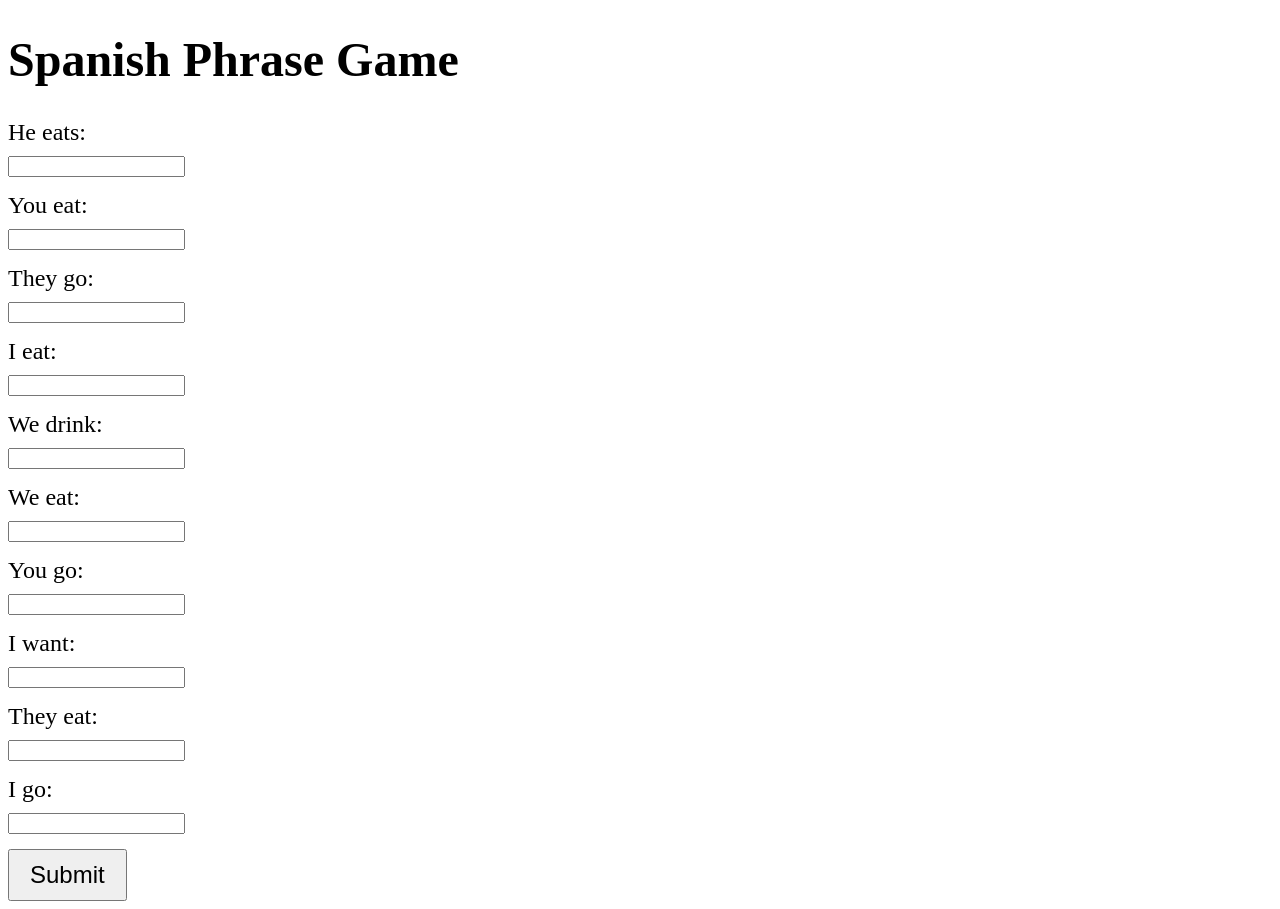
==== index.html @ b1bef711 "Add files via upload" ====
<!doctype html>
<html lang="en">
<head>
  <meta charset="utf-8" />
  <meta name="viewport" content="width=device-width, initial-scale=1" />
  <title>Spanish Phrase Game</title>
  <link rel="stylesheet" href="style.css">
</head>
<body>
  <main>
    <h1>Spanish Phrase Game</h1>

    <form id="translationForm">
      <input type="hidden" id="start_time" name="start_time" value="" />
      <div id="phrases"></div>
      <button type="submit">Submit</button>
    </form>
  </main>

  <script src="script.js"></script>
</body>
</html>
---- style.css ----
body {
    font-size: 24px;
}
.phrase {
    margin-bottom: 15px;
}
label, input {
    display: block;
    margin-bottom: 10px;
}
button {
    font-size: 24px;
    padding: 10px 20px;
}
.score {
    font-size: 36px;
    font-weight: bold;
}
.incorrect {
    color: red;
}
a {
    font-size: 24px;
    padding: 10px 20px;
    display: inline-block;
    margin-top: 20px;
}
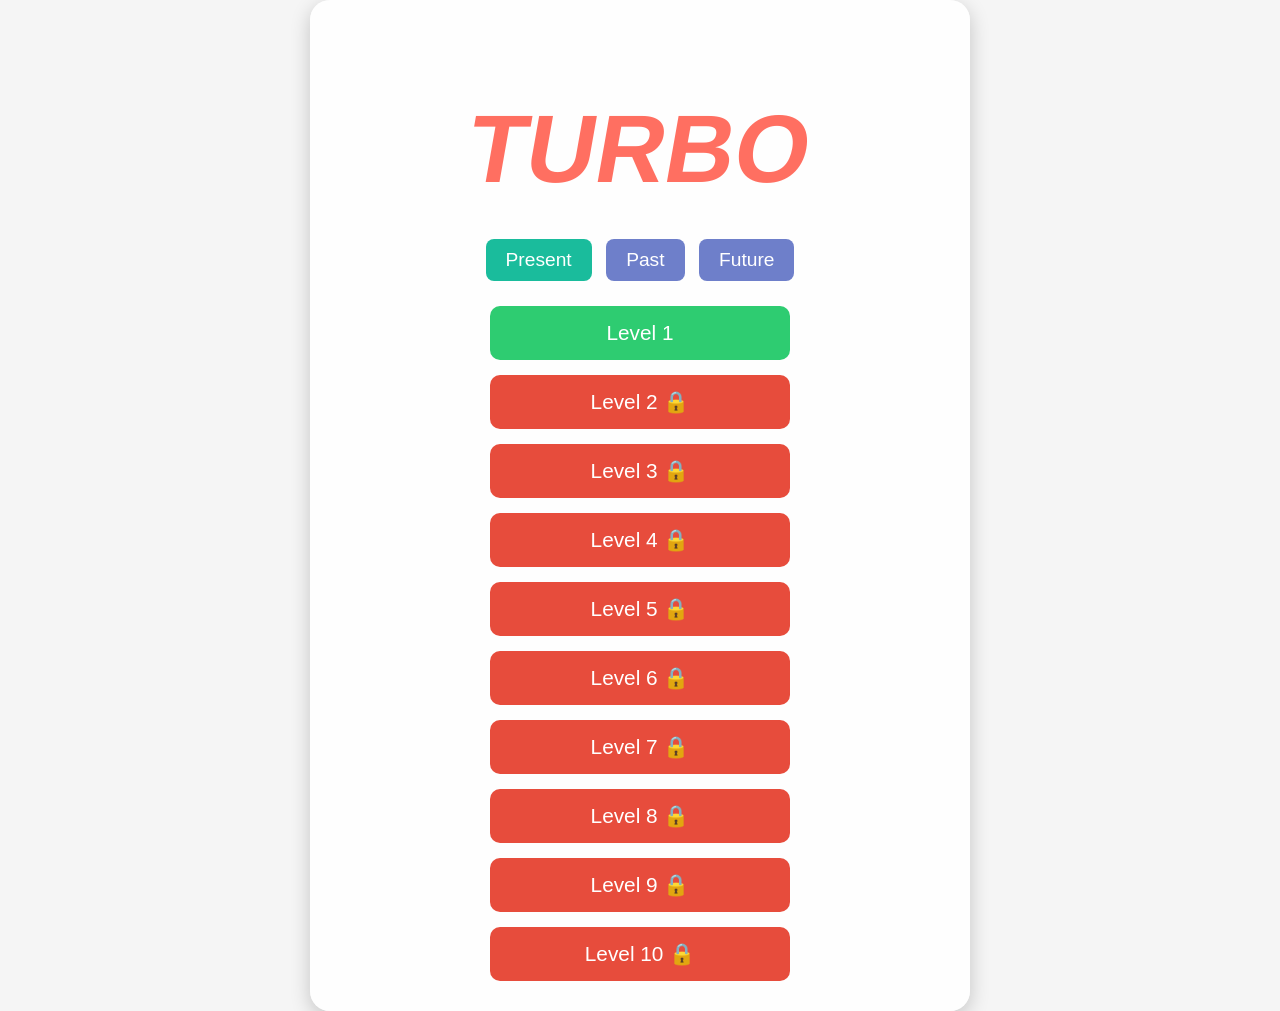
==== commit 3d39b23f: "Add files via upload" ====
--- a/index.html
+++ b/index.html
@@ -1,22 +1,37 @@
-<!doctype html>
+<!DOCTYPE html>
 <html lang="en">
 <head>
-  <meta charset="utf-8" />
-  <meta name="viewport" content="width=device-width, initial-scale=1" />
-  <title>Spanish Phrase Game</title>
-  <link rel="stylesheet" href="style.css">
+  <meta charset="UTF-8" />
+  <meta name="viewport" content="width=device-width, initial-scale=1.0"/>
+  <title>Turbo</title>
+  <link rel="stylesheet" href="style.css" />
 </head>
 <body>
-  <main>
-    <h1>Spanish Phrase Game</h1>
+  <div class="container">
 
-    <form id="translationForm">
-      <input type="hidden" id="start_time" name="start_time" value="" />
-      <div id="phrases"></div>
-      <button type="submit">Submit</button>
-    </form>
-  </main>
+    <h1><span class="turbo">TURBO</span></h1>
 
+    <!-- Tense Buttons -->
+    <div id="tense-buttons" style="margin-bottom: 20px;">
+      <button class="tense-button active" data-tense="Present">Present</button>
+      <button class="tense-button" data-tense="Past">Past</button>
+      <button class="tense-button" data-tense="Future">Future</button>
+    </div>
+
+    <!-- Level Selection Section -->
+    <div id="level-list"></div>
+
+    <!-- Game Section -->
+    <div id="game" style="display: none;">
+      <div id="timer">Time: 0s</div>
+      <div id="questions"></div>
+      <button id="submit">Check Answers</button>
+      <div id="results"></div>
+    </div>
+
+  </div>
+
+  <!-- script always at the end -->
   <script src="script.js"></script>
 </body>
 </html>
--- a/style.css
+++ b/style.css
@@ -1,27 +1,146 @@
 body {
-    font-size: 24px;
+  font-family: 'Arial', sans-serif;
+  margin: 0;
+  padding: 0;
+  display: flex;
+  justify-content: center;
+  align-items: center;
+  min-height: 100vh;
+  background-color: #f5f5f5;
+  background-image: url("https://cdn.glitch.global/c63a5aa8-d1bd-4a24-9150-634a1dd0277c/background.jpg.jfif?v=1745349118534");
+  background-size: 80%;
+  background-repeat: no-repeat;
+  background-position: center;
+  background-attachment: fixed;
 }
-.phrase {
-    margin-bottom: 15px;
+
+.container {
+  text-align: center;
+  width: 100%;
+  max-width: 600px;
+  padding: 30px;
+  background-color: rgba(255, 255, 255, 0.90);
+  border-radius: 20px;
+  box-shadow: 0 6px 20px rgba(0, 0, 0, 0.2);
+  color: #333;
 }
-label, input {
-    display: block;
-    margin-bottom: 10px;
+
+h1 {
+  font-size: 6rem;
+  color: #FF6F61;
+  margin-bottom: 30px;
 }
-button {
-    font-size: 24px;
-    padding: 10px 20px;
+
+h1 span.turbo {
+  display: inline-block;
+  font-weight: bold;
+  color: #FF6F61;
+  transform: skewX(-10deg);
 }
-.score {
-    font-size: 36px;
-    font-weight: bold;
+
+#tense-buttons {
+  margin-bottom: 30px;
 }
-.incorrect {
-    color: red;
+
+#tense-buttons .tense-button {
+  background-color: #6e7fca;
+  color: white;
+  font-size: 1.2rem;
+  padding: 10px 20px;
+  border: none;
+  border-radius: 8px;
+  cursor: pointer;
+  margin: 5px;
+  transition: all 0.3s ease;
 }
-a {
-    font-size: 24px;
-    padding: 10px 20px;
-    display: inline-block;
-    margin-top: 20px;
-}+
+#tense-buttons .tense-button:hover {
+  background-color: #5e69b5;
+  transform: scale(1.05);
+}
+
+#tense-buttons .tense-button.active {
+  background-color: #1abc9c;
+}
+
+#level-list {
+  display: flex;
+  flex-direction: column;
+  align-items: center;
+  gap: 15px;
+  margin-top: 20px;
+}
+
+#level-list button {
+  font-size: 1.3rem;
+  padding: 15px;
+  background-color: #2ecc71;
+  color: white;
+  border-radius: 10px;
+  border: none;
+  cursor: pointer;
+  width: 90%;
+  max-width: 300px;
+  transition: transform 0.2s, background-color 0.2s;
+}
+
+#level-list button:hover {
+  background-color: #27ae60;
+  transform: scale(1.05);
+}
+
+#level-list button:disabled {
+  background-color: #e74c3c;
+  cursor: not-allowed;
+}
+
+#game {
+  margin-top: 20px;
+}
+
+#timer {
+  font-size: 1.5rem;
+  color: #2980b9;
+  margin-bottom: 20px;
+}
+
+#questions input {
+  font-size: 1.2rem;
+  padding: 8px;
+  width: 60%;
+  margin: 10px 0;
+}
+
+#submit, #back-button, .try-again {
+  font-size: 1.5rem;
+  padding: 15px 30px;
+  background-color: #f39c12;
+  color: white;
+  border-radius: 12px;
+  cursor: pointer;
+  margin: 10px;
+  transition: transform 0.2s, background-color 0.2s;
+}
+
+#submit:hover, #back-button:hover, .try-again:hover {
+  background-color: #e67e22;
+  transform: scale(1.1);
+}
+
+#results {
+  margin-top: 20px;
+  font-size: 1.2rem;
+}
+
+.perfect-celebration {
+  font-size: 3rem;
+  color: gold;
+  animation: celebrate 1s ease-in-out infinite alternate;
+  margin-bottom: 20px;
+}
+
+@keyframes celebrate {
+  0% { transform: scale(1) rotate(0deg); color: gold; }
+  50% { transform: scale(1.3) rotate(10deg); color: orange; }
+  100% { transform: scale(1) rotate(0deg); color: gold; }
+}
